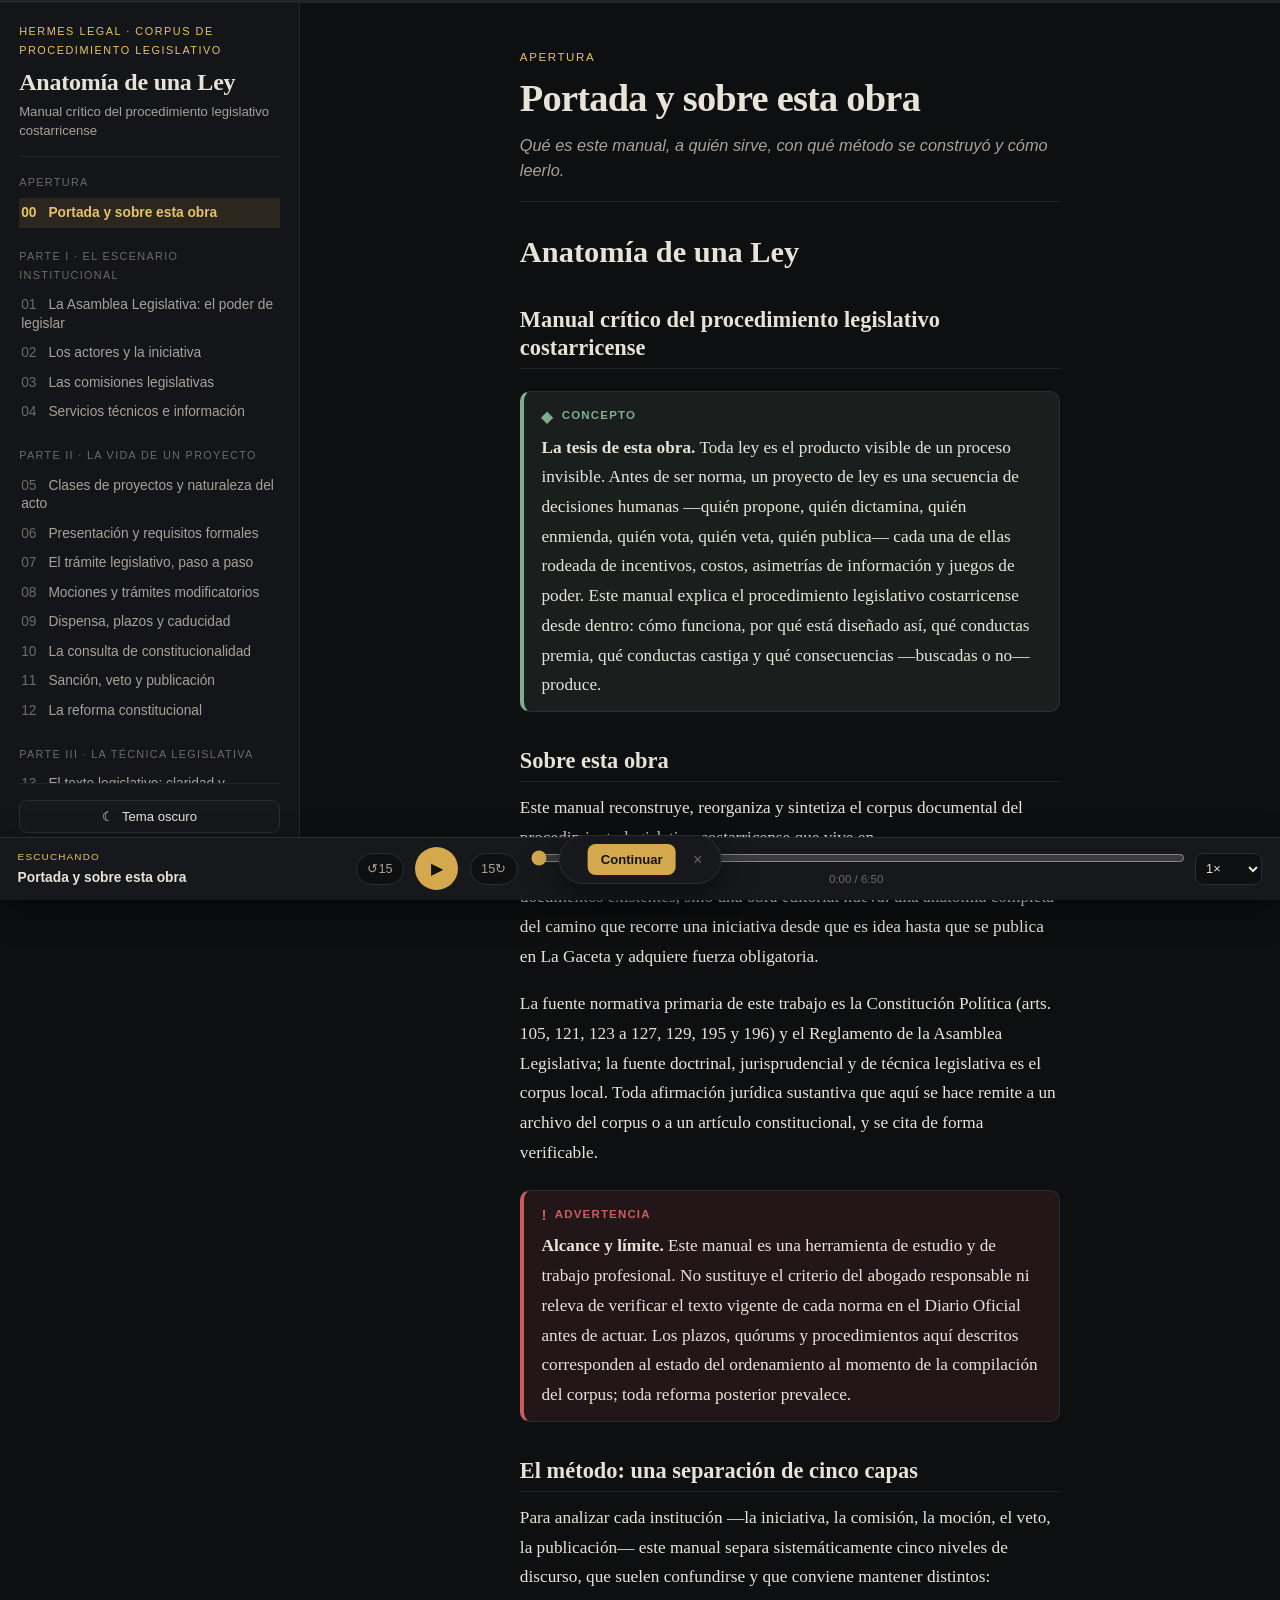
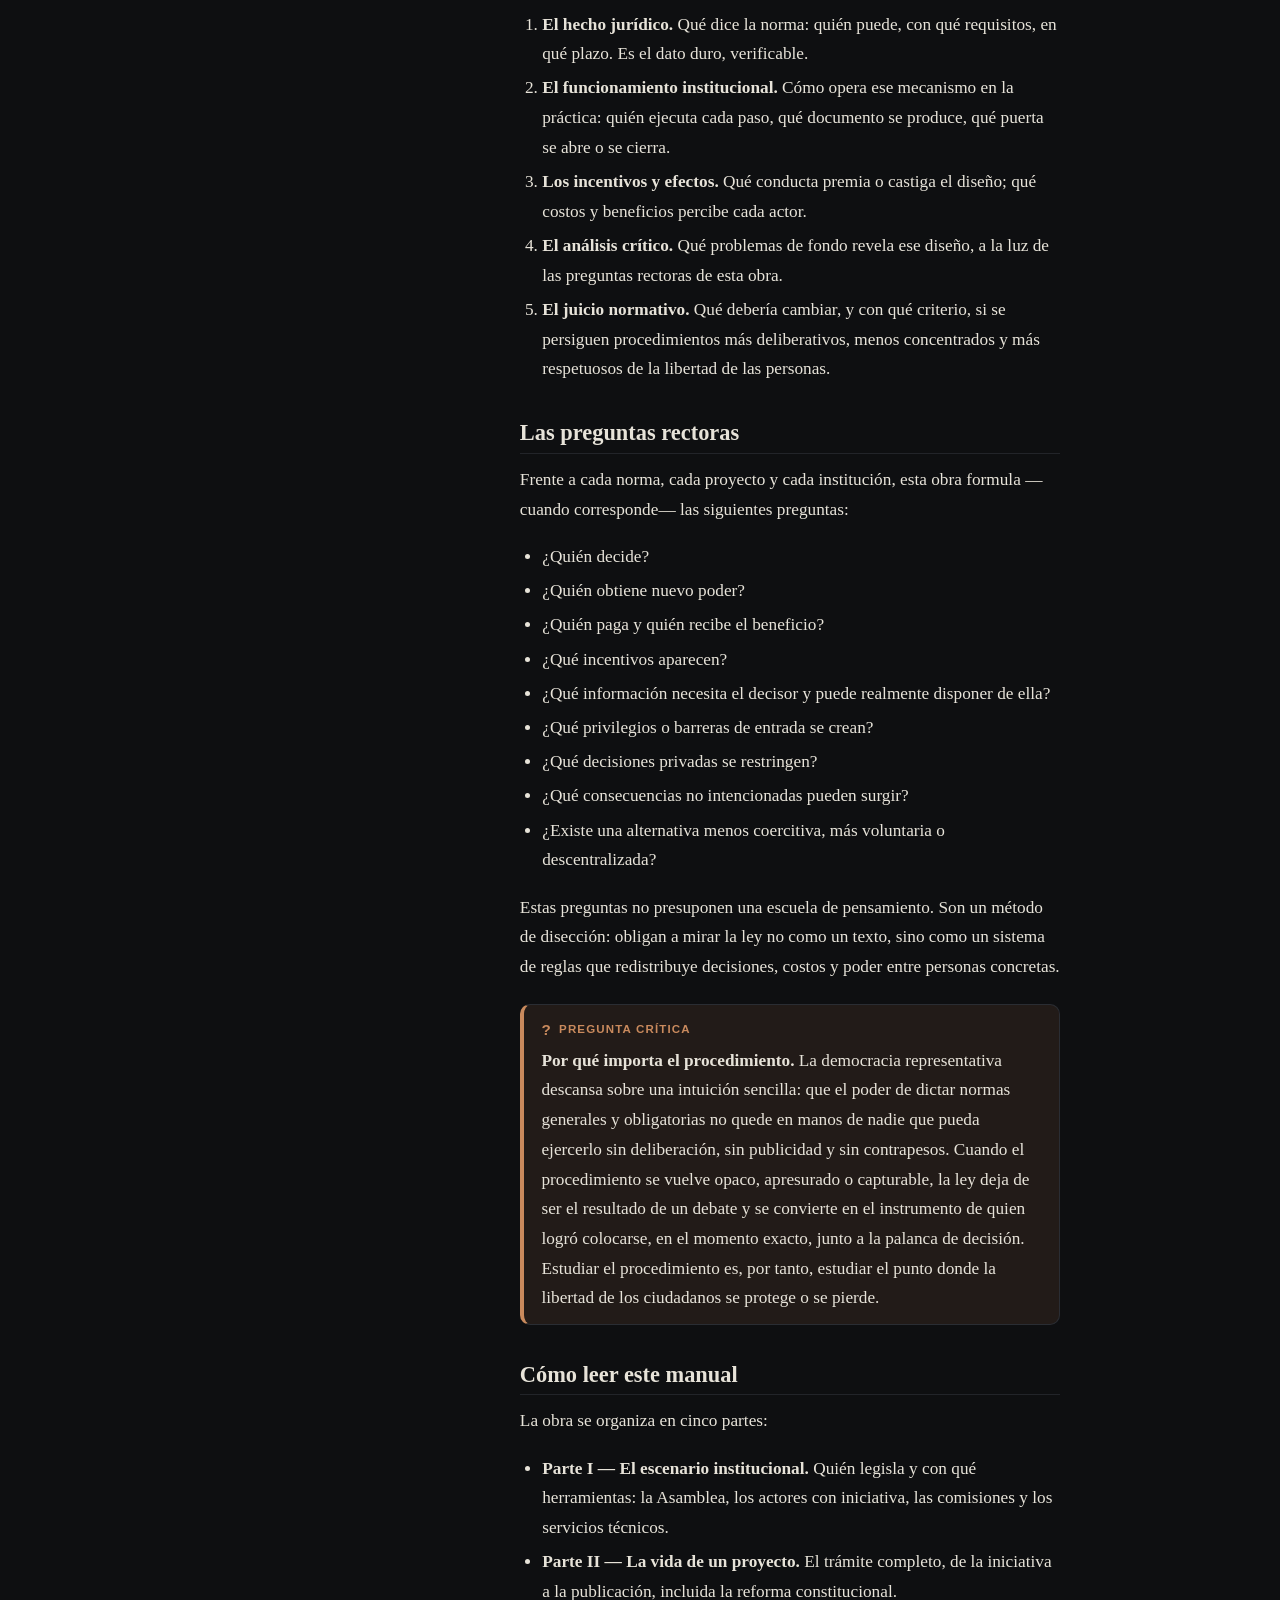
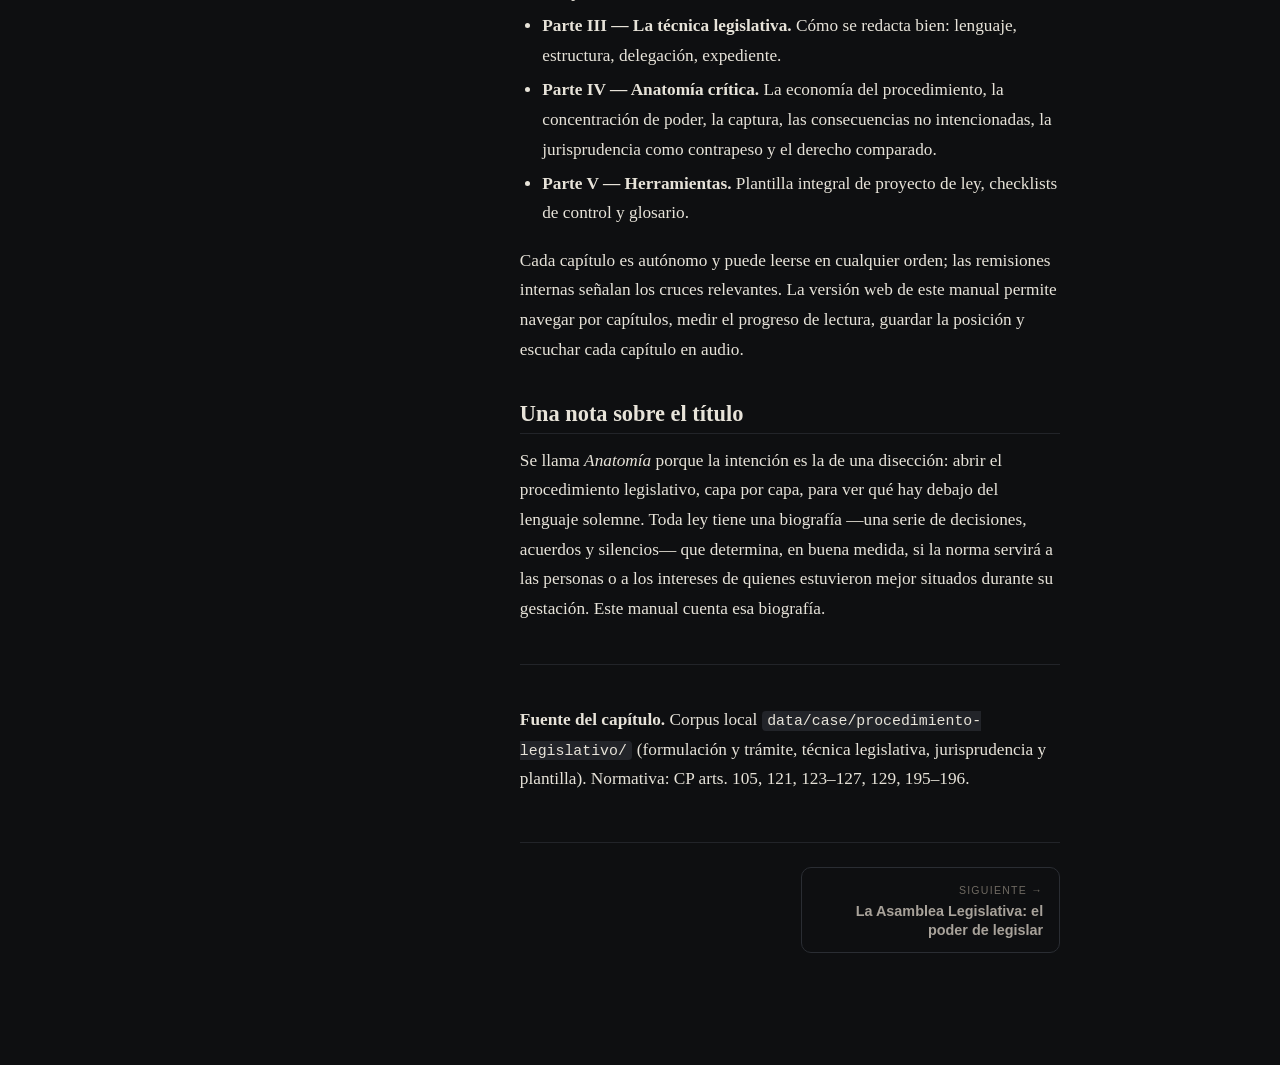
==== web/index.html @ 98e23227 "Anatomía de una Ley: manual crítico del procedimiento legislativo costarricense" ====
<!DOCTYPE html>
<html lang="es" data-tema="oscuro">
<head>
  <meta charset="UTF-8" />
  <meta name="viewport" content="width=device-width, initial-scale=1.0" />
  <title>Anatomía de una Ley · Manual crítico del procedimiento legislativo costarricense</title>
  <meta name="description" content="Manual crítico del procedimiento legislativo costarricense: procedimiento, técnica legislativa, doctrina, jurisprudencia, plantillas y checklists." />
  <link rel="stylesheet" href="assets/css/estilo.css" />
  <script>document.documentElement.dataset.tema = localStorage.getItem("anatomia.tema") || "oscuro";</script>
</head>
<body>

  <div class="progreso" id="barra-progreso" aria-hidden="true"><div class="progreso__relleno" id="barra-relleno"></div></div>

  <div class="marco">
    <!-- ══════════ Sidebar ══════════ -->
    <aside class="lateral" id="lateral">
      <header class="lateral__cabecera">
        <p class="lateral__coleccion">Hermes Legal · Corpus de procedimiento legislativo</p>
        <h1 class="lateral__titulo">Anatomía de una Ley</h1>
        <p class="lateral__subtitulo">Manual crítico del procedimiento legislativo costarricense</p>
      </header>

      <nav class="indice" id="indice" aria-label="Índice del libro"></nav>

      <footer class="lateral__pie">
        <button class="boton boton--tema" id="boton-tema" type="button" aria-label="Cambiar tema">
          <span id="tema-icono">☾</span><span id="tema-texto">Tema oscuro</span>
        </button>
        <p class="lateral__nota">No sustituye el criterio profesional del abogado responsable.</p>
      </footer>
    </aside>

    <!-- ══════════ Lector ══════════ -->
    <main class="lector" id="lector">
      <button class="boton boton--menu" id="boton-menu" type="button" aria-label="Abrir índice">☰</button>

      <article class="capitulo" id="capitulo">
        <div class="capitulo__cargando">Cargando…</div>
      </article>

      <nav class="navegacion" id="navegacion" aria-label="Navegación entre capítulos"></nav>
    </main>
  </div>

  <!-- ══════════ Reproductor de audio ══════════ -->
  <footer class="reproductor" id="reproductor" hidden>
    <div class="reproductor__meta">
      <span class="reproductor__etiqueta" id="audio-etiqueta">Escuchando</span>
      <span class="reproductor__titulo" id="audio-titulo"></span>
    </div>
    <button class="reproductor__boton" id="audio-retro" type="button" title="Retroceder 15 s" aria-label="Retroceder 15 segundos">↺15</button>
    <button class="reproductor__boton reproductor__boton--play" id="audio-play" type="button" title="Reproducir / pausar" aria-label="Reproducir o pausar">▶</button>
    <button class="reproductor__boton" id="audio-adelante" type="button" title="Avanzar 15 s" aria-label="Avanzar 15 segundos">15↻</button>
    <div class="reproductor__pista">
      <input type="range" id="audio-barra" min="0" max="100" step="0.1" value="0" aria-label="Progreso de la reproducción" />
      <div class="reproductor__tiempo"><span id="audio-actual">0:00</span> / <span id="audio-total">0:00</span></div>
    </div>
    <select class="reproductor__velocidad" id="audio-velocidad" title="Velocidad de reproducción" aria-label="Velocidad de reproducción">
      <option value="0.75">0.75×</option>
      <option value="1" selected>1×</option>
      <option value="1.25">1.25×</option>
      <option value="1.5">1.5×</option>
      <option value="2">2×</option>
    </select>
    <audio id="audio" preload="metadata"></audio>
  </footer>

  <div class="velo" id="velo" hidden></div>
  <div class="continuar" id="continuar" hidden>
    <span id="continuar-texto"></span>
    <button class="boton boton--continuar" id="continuar-boton" type="button">Continuar</button>
    <button class="boton boton--cerrar" id="continuar-cerrar" type="button" aria-label="Cerrar">×</button>
  </div>

  <script src="data/libro.js"></script>
  <script src="assets/js/app.js"></script>
</body>
</html>
---- web/assets/css/estilo.css ----
/* ==========================================================================
   Anatomía de una Ley — hoja de estilos
   Dark mode por defecto · diseño editorial · responsive
   ========================================================================== */

:root {
  /* Tipografía */
  --serif: "Iowan Old Style", "Palatino Linotype", "Book Antiqua", Palatino, Georgia, "Times New Roman", serif;
  --sans: -apple-system, BlinkMacSystemFont, "Segoe UI", Roboto, "Helvetica Neue", Arial, sans-serif;
  --mono: ui-monospace, "SF Mono", "Menlo", "Consolas", monospace;

  /* Escala */
  --fs-base: 1.08rem;
  --fs-cuerpo: 1.08rem;
  --medida: 70ch;

  /* Espaciado */
  --espacio: 1rem;
}

/* ── Tema oscuro (por defecto) ─────────────────────────────────────────── */
html[data-tema="oscuro"] {
  color-scheme: dark;
  --fondo: #0e0f11;
  --fondo-elevado: #16181c;
  --fondo-lateral: #131519;
  --texto: #e7e3d9;
  --texto-suave: #a8a29a;
  --texto-tenue: #6f6a62;
  --borde: #2a2d33;
  --borde-suave: #222429;
  --acento: #d4a94e;
  --acento-suave: rgba(212, 169, 78, 0.12);
  --acento-texto: #e6c26a;

  --callout-norma: #5d8fc9;
  --callout-norma-fondo: rgba(93, 143, 201, 0.10);
  --callout-concepto: #7fae8f;
  --callout-concepto-fondo: rgba(127, 174, 143, 0.10);
  --callout-critica: #c98a5d;
  --callout-critica-fondo: rgba(201, 138, 93, 0.10);
  --callout-advertencia: #c95d5d;
  --callout-advertencia-fondo: rgba(201, 93, 93, 0.10);
  --callout-ejemplo: #9d86c9;
  --callout-ejemplo-fondo: rgba(157, 134, 201, 0.10);
  --callout-preguntas: #6fb3b8;
  --callout-preguntas-fondo: rgba(111, 179, 184, 0.10);

  --sombra: 0 10px 30px rgba(0, 0, 0, 0.5);
  --progreso: var(--acento);
}

/* ── Tema claro ────────────────────────────────────────────────────────── */
html[data-tema="claro"] {
  color-scheme: light;
  --fondo: #f6f4ef;
  --fondo-elevado: #ffffff;
  --fondo-lateral: #efede7;
  --texto: #23201b;
  --texto-suave: #57524a;
  --texto-tenue: #8a847a;
  --borde: #d8d3c8;
  --borde-suave: #e6e2d9;
  --acento: #9a7317;
  --acento-suave: rgba(154, 115, 23, 0.10);
  --acento-texto: #8a6712;

  --callout-norma: #35639c;
  --callout-norma-fondo: rgba(53, 99, 156, 0.08);
  --callout-concepto: #3f7a55;
  --callout-concepto-fondo: rgba(63, 122, 85, 0.08);
  --callout-critica: #a05c2c;
  --callout-critica-fondo: rgba(160, 92, 44, 0.08);
  --callout-advertencia: #a83a3a;
  --callout-advertencia-fondo: rgba(168, 58, 58, 0.08);
  --callout-ejemplo: #6b51a3;
  --callout-ejemplo-fondo: rgba(107, 81, 163, 0.08);
  --callout-preguntas: #2f7d83;
  --callout-preguntas-fondo: rgba(47, 125, 131, 0.08);

  --sombra: 0 10px 24px rgba(60, 50, 30, 0.12);
}

/* ── Base ──────────────────────────────────────────────────────────────── */
* { box-sizing: border-box; }

html { scroll-behavior: smooth; }

body {
  margin: 0;
  background: var(--fondo);
  color: var(--texto);
  font-family: var(--serif);
  font-size: var(--fs-base);
  line-height: 1.72;
  -webkit-font-smoothing: antialiased;
  text-rendering: optimizeLegibility;
}

/* ── Barra de progreso de lectura ──────────────────────────────────────── */
.progreso {
  position: fixed;
  top: 0; left: 0; right: 0;
  height: 3px;
  background: var(--borde-suave);
  z-index: 100;
}
.progreso__relleno {
  height: 100%;
  width: 0;
  background: var(--progreso);
  transition: width 80ms linear;
}

/* ── Marco ─────────────────────────────────────────────────────────────── */
.marco {
  display: grid;
  grid-template-columns: 300px minmax(0, 1fr);
  min-height: 100vh;
}

/* ── Sidebar ───────────────────────────────────────────────────────────── */
.lateral {
  position: sticky;
  top: 0;
  height: 100vh;
  overflow-y: auto;
  background: var(--fondo-lateral);
  border-right: 1px solid var(--borde-suave);
  display: flex;
  flex-direction: column;
  padding: 1.4rem 1.2rem;
  z-index: 40;
}

.lateral__cabecera { padding-bottom: 1rem; border-bottom: 1px solid var(--borde-suave); }

.lateral__coleccion {
  font-family: var(--sans);
  font-size: 0.68rem;
  letter-spacing: 0.14em;
  text-transform: uppercase;
  color: var(--acento-texto);
  margin: 0 0 0.6rem;
}

.lateral__titulo {
  font-size: 1.5rem;
  line-height: 1.15;
  margin: 0 0 0.4rem;
  font-weight: 600;
  letter-spacing: -0.01em;
}

.lateral__subtitulo {
  font-family: var(--sans);
  font-size: 0.82rem;
  color: var(--texto-suave);
  margin: 0;
  line-height: 1.4;
}

.indice { flex: 1; overflow-y: auto; padding: 1rem 0; }

.indice__parte {
  font-family: var(--sans);
  font-size: 0.68rem;
  letter-spacing: 0.12em;
  text-transform: uppercase;
  color: var(--texto-tenue);
  margin: 1.2rem 0 0.4rem;
}
.indice__parte:first-child { margin-top: 0; }

.indice__item {
  display: block;
  padding: 0.34rem 0.5rem;
  margin: 0 -0.5rem;
  border-radius: 6px;
  font-family: var(--sans);
  font-size: 0.86rem;
  line-height: 1.35;
  color: var(--texto-suave);
  text-decoration: none;
  cursor: pointer;
  border-left: 2px solid transparent;
}
.indice__item:hover { background: var(--acento-suave); color: var(--texto); }
.indice__item.activo {
  color: var(--acento-texto);
  border-left-color: var(--acento);
  background: var(--acento-suave);
  font-weight: 600;
}

.indice__num {
  display: inline-block;
  min-width: 1.7rem;
  font-variant-numeric: tabular-nums;
  color: var(--texto-tenue);
}
.indice__item.activo .indice__num { color: var(--acento-texto); }

.lateral__pie { border-top: 1px solid var(--borde-suave); padding-top: 1rem; }

.boton {
  font-family: var(--sans);
  font-size: 0.82rem;
  border: 1px solid var(--borde);
  background: var(--fondo-elevado);
  color: var(--texto);
  border-radius: 8px;
  padding: 0.5rem 0.8rem;
  cursor: pointer;
}
.boton:hover { border-color: var(--acento); }
.boton--tema { display: flex; align-items: center; gap: 0.5rem; width: 100%; justify-content: center; }

.lateral__nota {
  font-family: var(--sans);
  font-size: 0.7rem;
  color: var(--texto-tenue);
  margin: 0.8rem 0 0;
  line-height: 1.4;
}

/* ── Lector ────────────────────────────────────────────────────────────── */
.lector {
  padding: 3rem 2rem 7rem;
  max-width: var(--medida);
  width: 100%;
  margin: 0 auto;
  position: relative;
}

.boton--menu {
  display: none;
  position: fixed;
  top: 0.9rem; left: 0.9rem;
  z-index: 60;
  border-radius: 8px;
}

.capitulo__cargando { color: var(--texto-tenue); font-family: var(--sans); }

.capitulo__parte {
  font-family: var(--sans);
  font-size: 0.72rem;
  letter-spacing: 0.14em;
  text-transform: uppercase;
  color: var(--acento-texto);
  margin: 0 0 0.6rem;
}

.capitulo__titulo {
  font-size: 2.4rem;
  line-height: 1.12;
  margin: 0 0 0.8rem;
  font-weight: 600;
  letter-spacing: -0.02em;
  text-wrap: balance;
}

.capitulo__resumen {
  font-family: var(--sans);
  font-size: 1.02rem;
  color: var(--texto-suave);
  font-style: italic;
  margin: 0 0 1.6rem;
  padding-bottom: 1.2rem;
  border-bottom: 1px solid var(--borde-suave);
  line-height: 1.5;
}

/* ── Cuerpo del capítulo ───────────────────────────────────────────────── */
.capitulo__cuerpo { max-width: 100%; }

.capitulo__cuerpo h1 { font-size: 1.9rem; margin: 2rem 0 0.8rem; line-height: 1.2; }
.capitulo__cuerpo h2 {
  font-size: 1.4rem;
  margin: 2.2rem 0 0.7rem;
  line-height: 1.25;
  padding-bottom: 0.35rem;
  border-bottom: 1px solid var(--borde-suave);
}
.capitulo__cuerpo h3 { font-size: 1.15rem; margin: 1.7rem 0 0.5rem; }

.capitulo__cuerpo p { margin: 0 0 1.1rem; }

.capitulo__cuerpo a { color: var(--acento-texto); text-decoration-thickness: 1px; text-underline-offset: 2px; }
.capitulo__cuerpo a:hover { text-decoration-style: dotted; }

.capitulo__cuerpo strong { font-weight: 650; color: var(--texto); }
.capitulo__cuerpo em { font-style: italic; }

.capitulo__cuerpo ul, .capitulo__cuerpo ol { margin: 0 0 1.1rem; padding-left: 1.4rem; }
.capitulo__cuerpo li { margin: 0.28rem 0; }

.capitulo__cuerpo blockquote {
  margin: 1.2rem 0;
  padding: 0.4rem 1.2rem;
  border-left: 3px solid var(--acento);
  color: var(--texto-suave);
  font-style: italic;
}

.capitulo__cuerpo code {
  font-family: var(--mono);
  font-size: 0.86em;
  background: var(--borde-suave);
  padding: 0.1rem 0.35rem;
  border-radius: 4px;
}

.capitulo__cuerpo pre {
  background: var(--fondo-elevado);
  border: 1px solid var(--borde-suave);
  border-radius: 10px;
  padding: 1rem 1.2rem;
  overflow-x: auto;
  margin: 1.2rem 0;
}
.capitulo__cuerpo pre code { background: none; padding: 0; font-size: 0.82rem; line-height: 1.6; }

.capitulo__cuerpo hr {
  border: none;
  border-top: 1px solid var(--borde-suave);
  margin: 2.5rem 0;
}

.capitulo__cuerpo table {
  border-collapse: collapse;
  width: 100%;
  margin: 1.2rem 0;
  font-family: var(--sans);
  font-size: 0.85rem;
  display: block;
  overflow-x: auto;
}
.capitulo__cuerpo th, .capitulo__cuerpo td {
  border: 1px solid var(--borde);
  padding: 0.5rem 0.7rem;
  text-align: left;
  vertical-align: top;
}
.capitulo__cuerpo th { background: var(--fondo-elevado); font-weight: 600; }
.capitulo__cuerpo tr:nth-child(even) td { background: var(--fondo-elevado); }

/* ── Bloques destacados (callouts) ─────────────────────────────────────── */
.callout {
  border: 1px solid var(--borde);
  border-left: 4px solid var(--acento);
  border-radius: 10px;
  padding: 0.9rem 1.1rem 0.7rem;
  margin: 1.4rem 0;
  background: var(--fondo-elevado);
}
.callout__label {
  font-family: var(--sans);
  font-size: 0.72rem;
  font-weight: 700;
  letter-spacing: 0.1em;
  text-transform: uppercase;
  display: flex;
  align-items: center;
  gap: 0.45rem;
  margin-bottom: 0.4rem;
}
.callout__icon { font-size: 0.95rem; line-height: 1; }
.callout__body > *:first-child { margin-top: 0; }
.callout__body > *:last-child { margin-bottom: 0; }
.callout__body p:last-child { margin-bottom: 0; }

.callout--norma    { border-left-color: var(--callout-norma);    background: var(--callout-norma-fondo); }
.callout--norma .callout__label    { color: var(--callout-norma); }
.callout--concepto { border-left-color: var(--callout-concepto); background: var(--callout-concepto-fondo); }
.callout--concepto .callout__label { color: var(--callout-concepto); }
.callout--critica  { border-left-color: var(--callout-critica);  background: var(--callout-critica-fondo); }
.callout--critica .callout__label  { color: var(--callout-critica); }
.callout--advertencia { border-left-color: var(--callout-advertencia); background: var(--callout-advertencia-fondo); }
.callout--advertencia .callout__label { color: var(--callout-advertencia); }
.callout--ejemplo  { border-left-color: var(--callout-ejemplo);  background: var(--callout-ejemplo-fondo); }
.callout--ejemplo .callout__label  { color: var(--callout-ejemplo); }
.callout--preguntas { border-left-color: var(--callout-preguntas); background: var(--callout-preguntas-fondo); }
.callout--preguntas .callout__label { color: var(--callout-preguntas); }

/* ── Navegación prev/next ──────────────────────────────────────────────── */
.navegacion {
  display: flex;
  justify-content: space-between;
  gap: 1rem;
  margin-top: 3rem;
  padding-top: 1.5rem;
  border-top: 1px solid var(--borde-suave);
}

.nav-enlace {
  font-family: var(--sans);
  text-decoration: none;
  color: var(--texto-suave);
  border: 1px solid var(--borde);
  border-radius: 10px;
  padding: 0.8rem 1rem;
  display: flex;
  flex-direction: column;
  gap: 0.2rem;
  max-width: 48%;
  transition: border-color 120ms, transform 120ms;
}
.nav-enlace:hover { border-color: var(--acento); color: var(--texto); transform: translateY(-1px); }
.nav-enlace__rotulo {
  font-size: 0.66rem;
  letter-spacing: 0.12em;
  text-transform: uppercase;
  color: var(--texto-tenue);
}
.nav-enlace__titulo { font-size: 0.9rem; font-weight: 600; line-height: 1.3; }
.nav-enlace--siguiente { text-align: right; }

/* ── Reproductor de audio ──────────────────────────────────────────────── */
.reproductor {
  position: fixed;
  bottom: 0; left: 0; right: 0;
  background: var(--fondo-elevado);
  border-top: 1px solid var(--borde);
  box-shadow: var(--sombra);
  display: grid;
  grid-template-columns: minmax(160px, 1.2fr) auto auto auto minmax(200px, 2.4fr) auto;
  align-items: center;
  gap: 0.7rem;
  padding: 0.6rem 1.1rem;
  z-index: 80;
  font-family: var(--sans);
}

.reproductor__meta { min-width: 0; }
.reproductor__etiqueta {
  display: block;
  font-size: 0.62rem;
  letter-spacing: 0.12em;
  text-transform: uppercase;
  color: var(--acento-texto);
}
.reproductor__titulo {
  display: block;
  font-size: 0.86rem;
  font-weight: 600;
  color: var(--texto);
  white-space: nowrap; overflow: hidden; text-overflow: ellipsis;
}

.reproductor__boton {
  font-family: var(--sans);
  font-size: 0.8rem;
  border: 1px solid var(--borde);
  background: var(--fondo);
  color: var(--texto-suave);
  border-radius: 999px;
  padding: 0.45rem 0.65rem;
  cursor: pointer;
  white-space: nowrap;
}
.reproductor__boton:hover { border-color: var(--acento); color: var(--texto); }
.reproductor__boton--play {
  width: 2.7rem; height: 2.7rem;
  border-radius: 999px;
  background: var(--acento);
  color: #141210;
  font-size: 1rem;
  border: none;
  display: grid; place-items: center;
}
.reproductor__boton--play:hover { background: var(--acento-texto); color: #141210; }

.reproductor__pista { display: flex; flex-direction: column; gap: 0.15rem; }
.reproductor__pista input[type="range"] {
  width: 100%;
  accent-color: var(--acento);
  cursor: pointer;
}
.reproductor__tiempo {
  font-size: 0.72rem;
  color: var(--texto-tenue);
  font-variant-numeric: tabular-nums;
  text-align: center;
}

.reproductor__velocidad {
  font-family: var(--sans);
  font-size: 0.8rem;
  background: var(--fondo);
  color: var(--texto);
  border: 1px solid var(--borde);
  border-radius: 8px;
  padding: 0.4rem 0.4rem;
  cursor: pointer;
}

/* ── Continuar leyendo ─────────────────────────────────────────────────── */
.continuar {
  position: fixed;
  bottom: 1rem; left: 50%;
  transform: translateX(-50%);
  background: var(--fondo-elevado);
  border: 1px solid var(--borde);
  border-radius: 999px;
  padding: 0.5rem 0.7rem 0.5rem 1.1rem;
  display: flex;
  align-items: center;
  gap: 0.7rem;
  box-shadow: var(--sombra);
  z-index: 90;
  font-family: var(--sans);
  font-size: 0.85rem;
  max-width: 92vw;
}
.continuar span { color: var(--texto-suave); white-space: nowrap; overflow: hidden; text-overflow: ellipsis; }
.boton--continuar { background: var(--acento); color: #141210; border: none; font-weight: 600; }
.boton--cerrar { border: none; background: none; color: var(--texto-tenue); font-size: 1rem; padding: 0.2rem 0.4rem; }

.velo {
  position: fixed; inset: 0;
  background: rgba(0,0,0,0.45);
  z-index: 45;
}

/* ── Responsive ────────────────────────────────────────────────────────── */
@media (max-width: 860px) {
  .marco { grid-template-columns: 1fr; }

  .lateral {
    position: fixed;
    top: 0; left: 0; bottom: 0;
    width: 82vw; max-width: 320px;
    transform: translateX(-100%);
    transition: transform 220ms ease;
    box-shadow: var(--sombra);
    z-index: 50;
  }
  body.menu-abierto .lateral { transform: translateX(0); }

  .boton--menu { display: inline-flex; }

  .lector { padding: 3.5rem 1.2rem 8rem; }

  .capitulo__titulo { font-size: 1.85rem; }

  .reproductor {
    grid-template-columns: auto auto auto 1fr auto;
    grid-template-rows: auto auto;
    gap: 0.4rem 0.6rem;
  }
  .reproductor__meta { grid-column: 1 / -1; grid-row: 1; }
  .reproductor__pista { grid-column: 1 / -1; grid-row: 3; }
  .reproductor__boton { grid-row: 2; }
  .reproductor__velocidad { grid-row: 2; }
}

/* Scrollbars */
.lateral::-webkit-scrollbar, .indice::-webkit-scrollbar { width: 8px; }
.lateral::-webkit-scrollbar-thumb, .indice::-webkit-scrollbar-thumb {
  background: var(--borde); border-radius: 4px;
}

::selection { background: var(--acento-suave); }
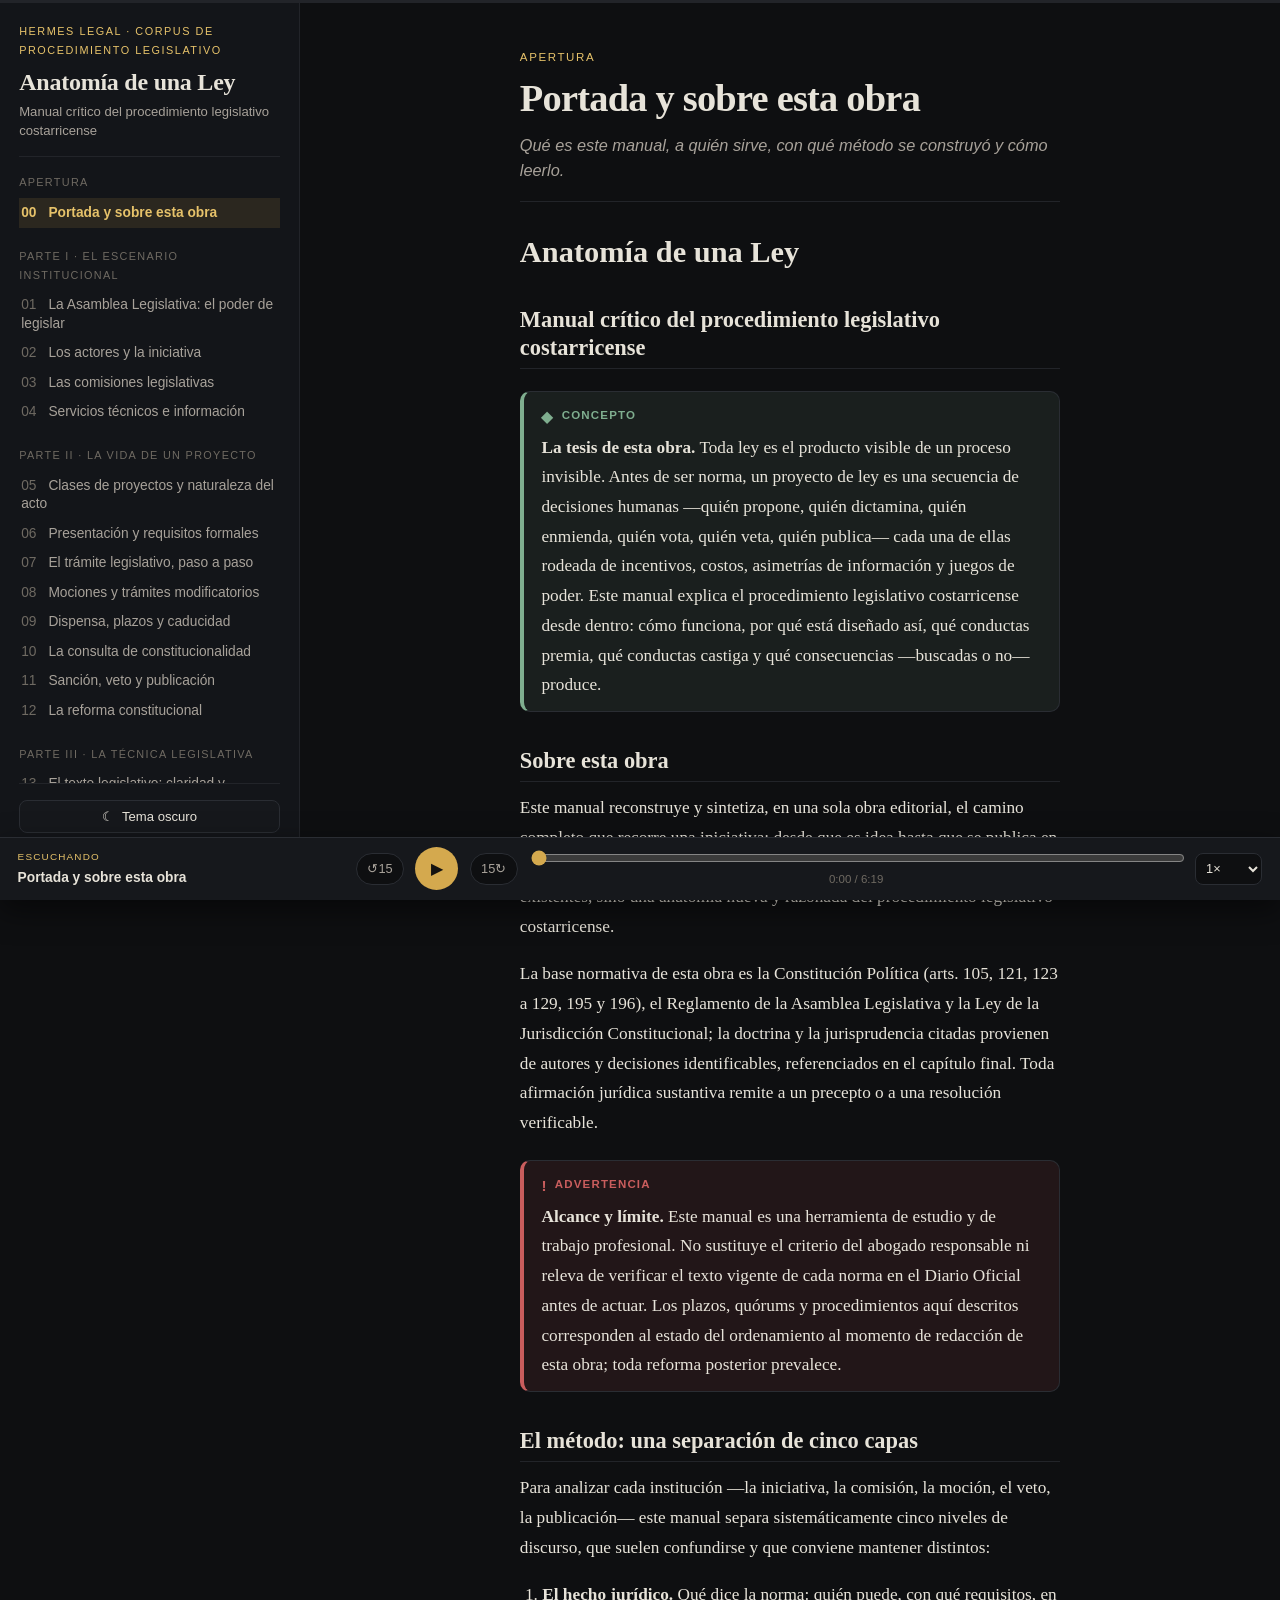
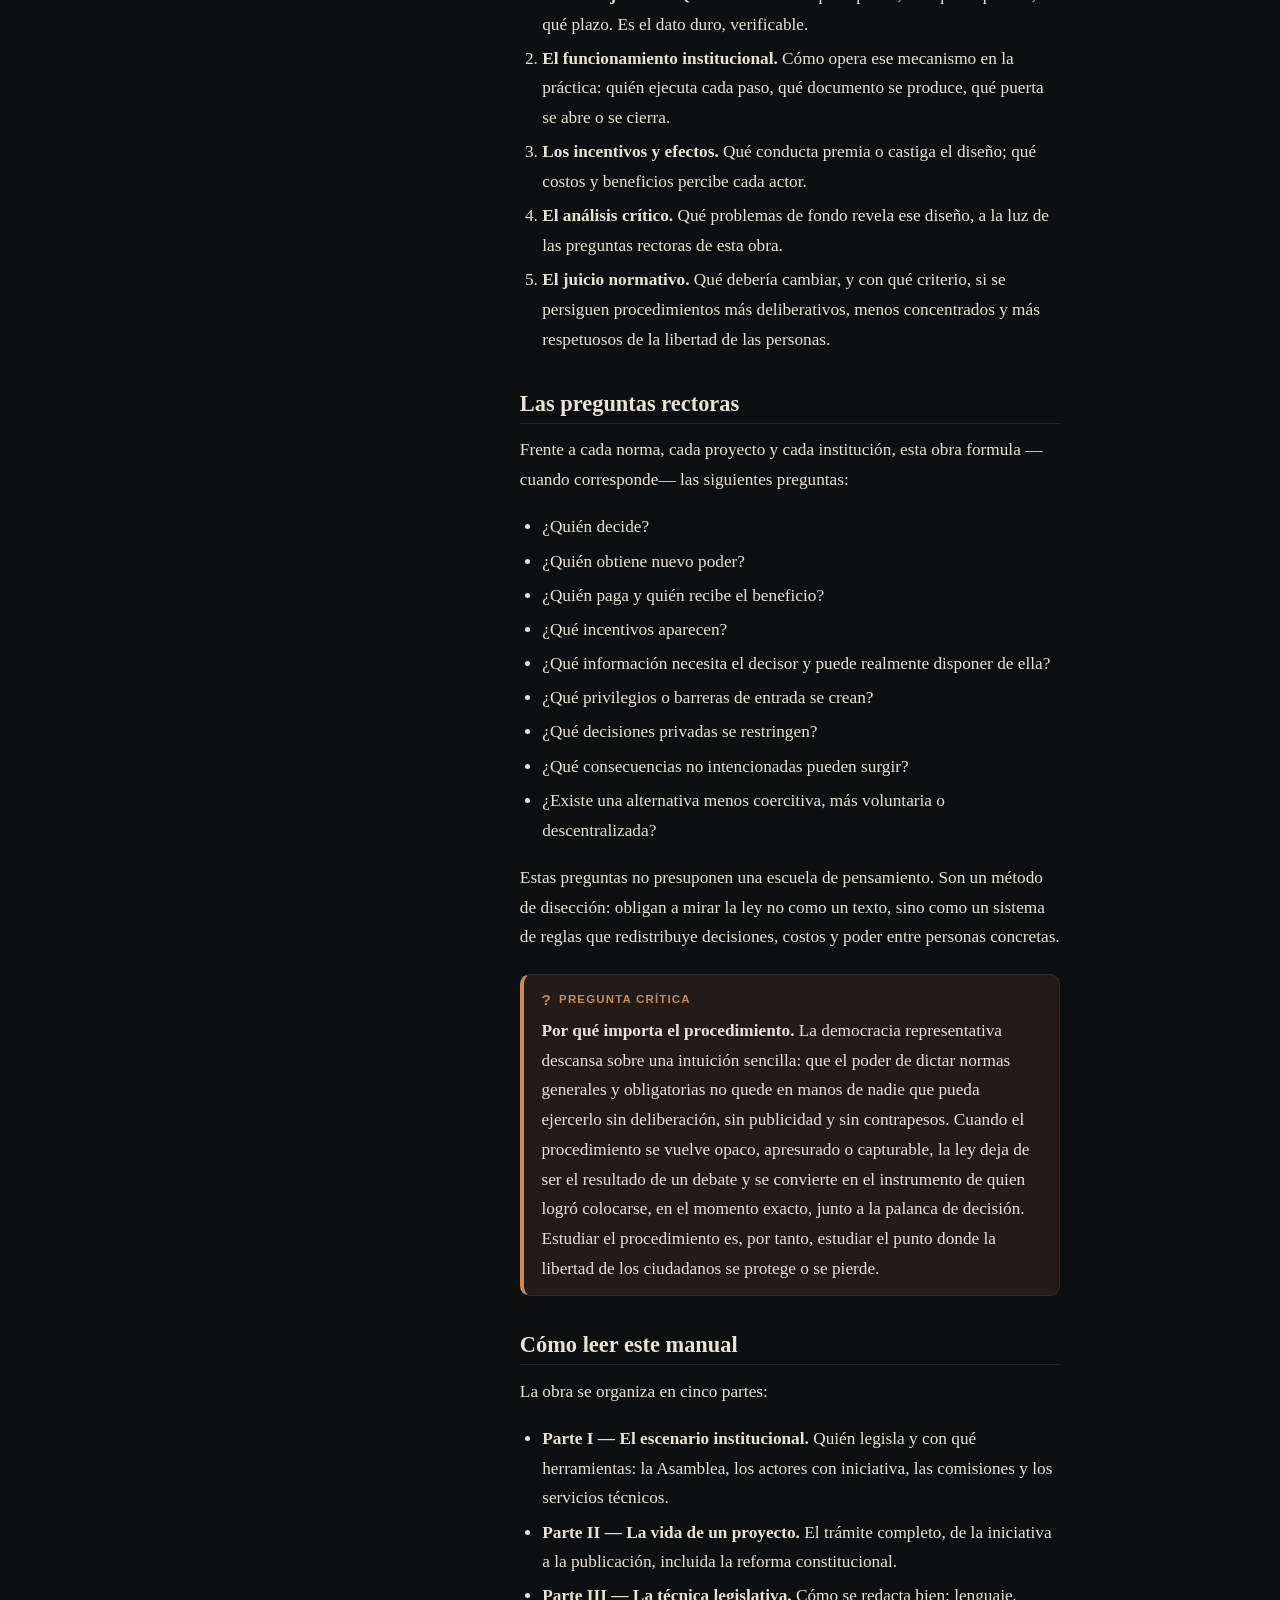
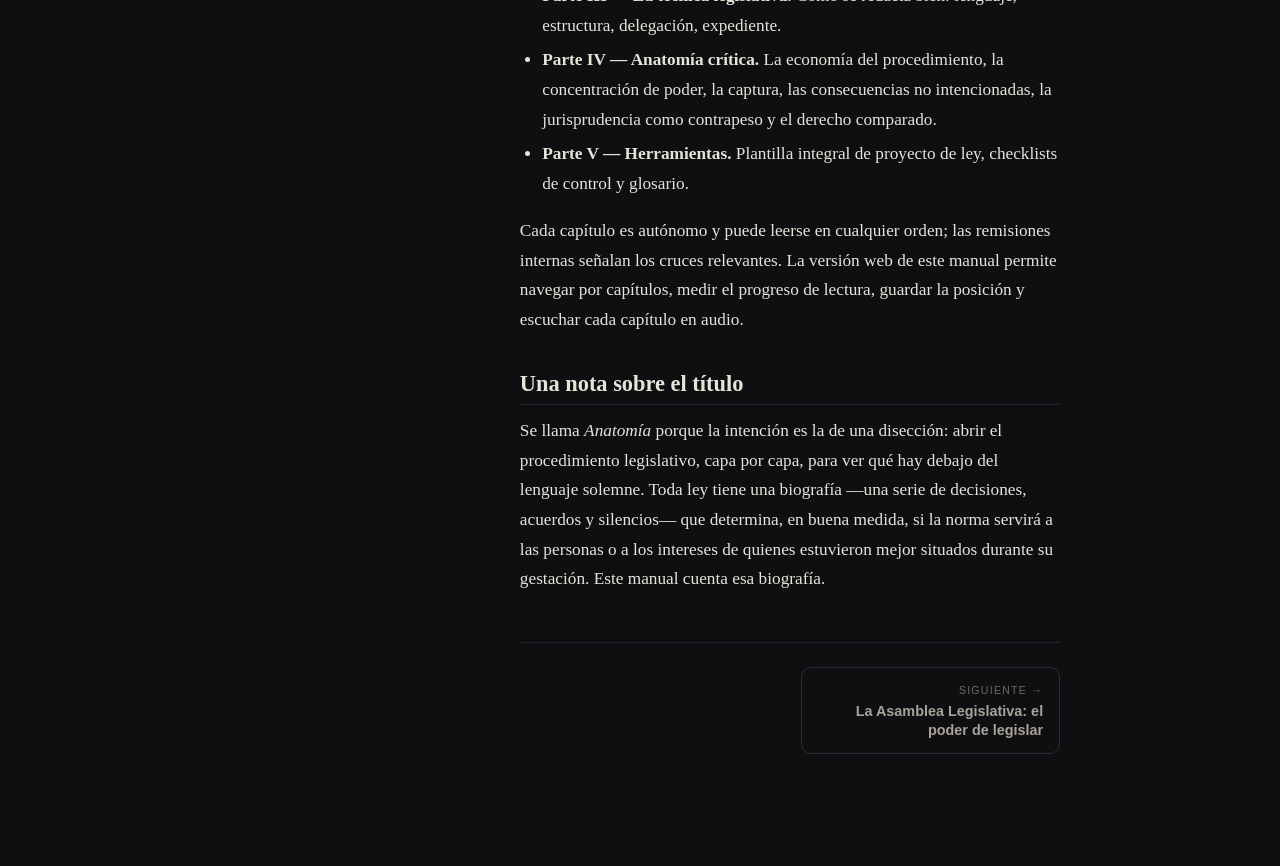
==== commit 87bc9d8e: "fix: eliminar el botón 'Continuar leyendo' inerte" ====
--- a/web/index.html
+++ b/web/index.html
@@ -67,11 +67,6 @@
   </footer>
 
   <div class="velo" id="velo" hidden></div>
-  <div class="continuar" id="continuar" hidden>
-    <span id="continuar-texto"></span>
-    <button class="boton boton--continuar" id="continuar-boton" type="button">Continuar</button>
-    <button class="boton boton--cerrar" id="continuar-cerrar" type="button" aria-label="Cerrar">×</button>
-  </div>
 
   <script src="data/libro.js"></script>
   <script src="assets/js/app.js"></script>
--- a/web/assets/css/estilo.css
+++ b/web/assets/css/estilo.css
@@ -496,28 +496,6 @@
   cursor: pointer;
 }
 
-/* ── Continuar leyendo ─────────────────────────────────────────────────── */
-.continuar {
-  position: fixed;
-  bottom: 1rem; left: 50%;
-  transform: translateX(-50%);
-  background: var(--fondo-elevado);
-  border: 1px solid var(--borde);
-  border-radius: 999px;
-  padding: 0.5rem 0.7rem 0.5rem 1.1rem;
-  display: flex;
-  align-items: center;
-  gap: 0.7rem;
-  box-shadow: var(--sombra);
-  z-index: 90;
-  font-family: var(--sans);
-  font-size: 0.85rem;
-  max-width: 92vw;
-}
-.continuar span { color: var(--texto-suave); white-space: nowrap; overflow: hidden; text-overflow: ellipsis; }
-.boton--continuar { background: var(--acento); color: #141210; border: none; font-weight: 600; }
-.boton--cerrar { border: none; background: none; color: var(--texto-tenue); font-size: 1rem; padding: 0.2rem 0.4rem; }
-
 .velo {
   position: fixed; inset: 0;
   background: rgba(0,0,0,0.45);
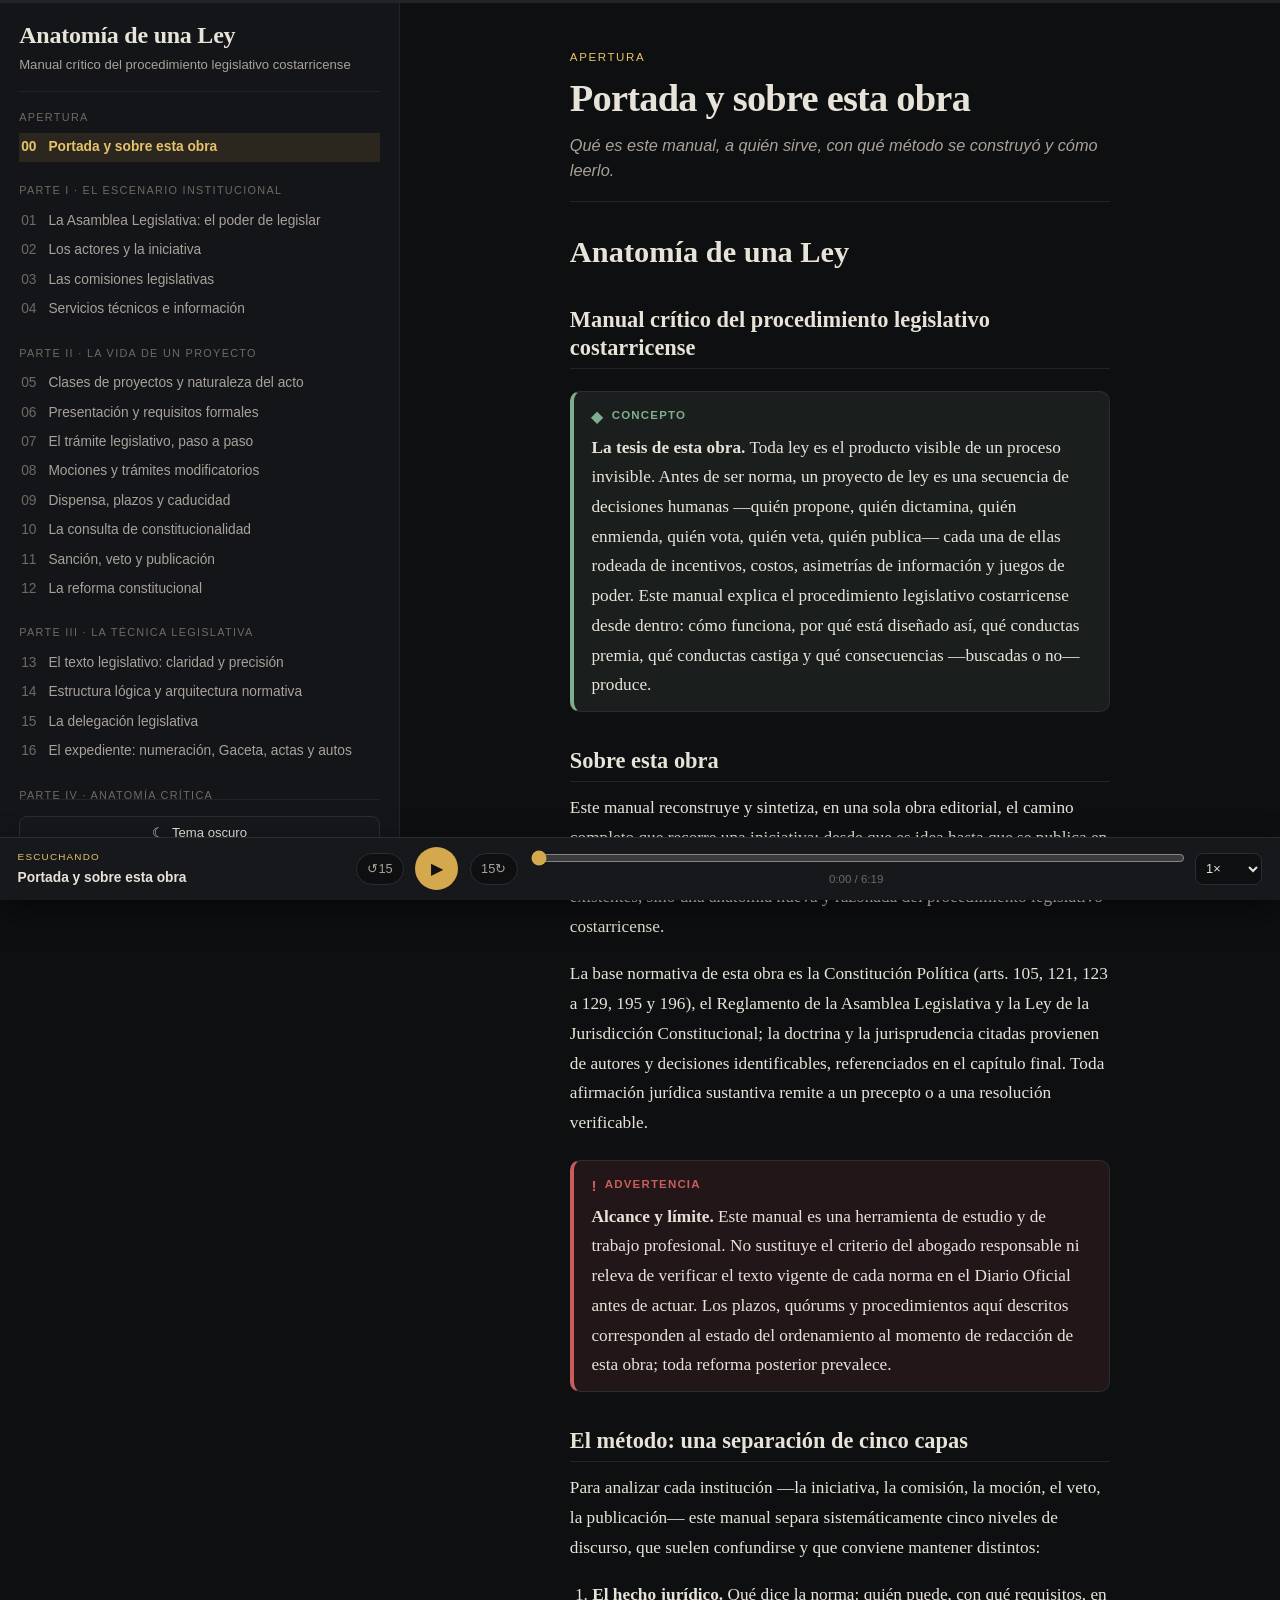
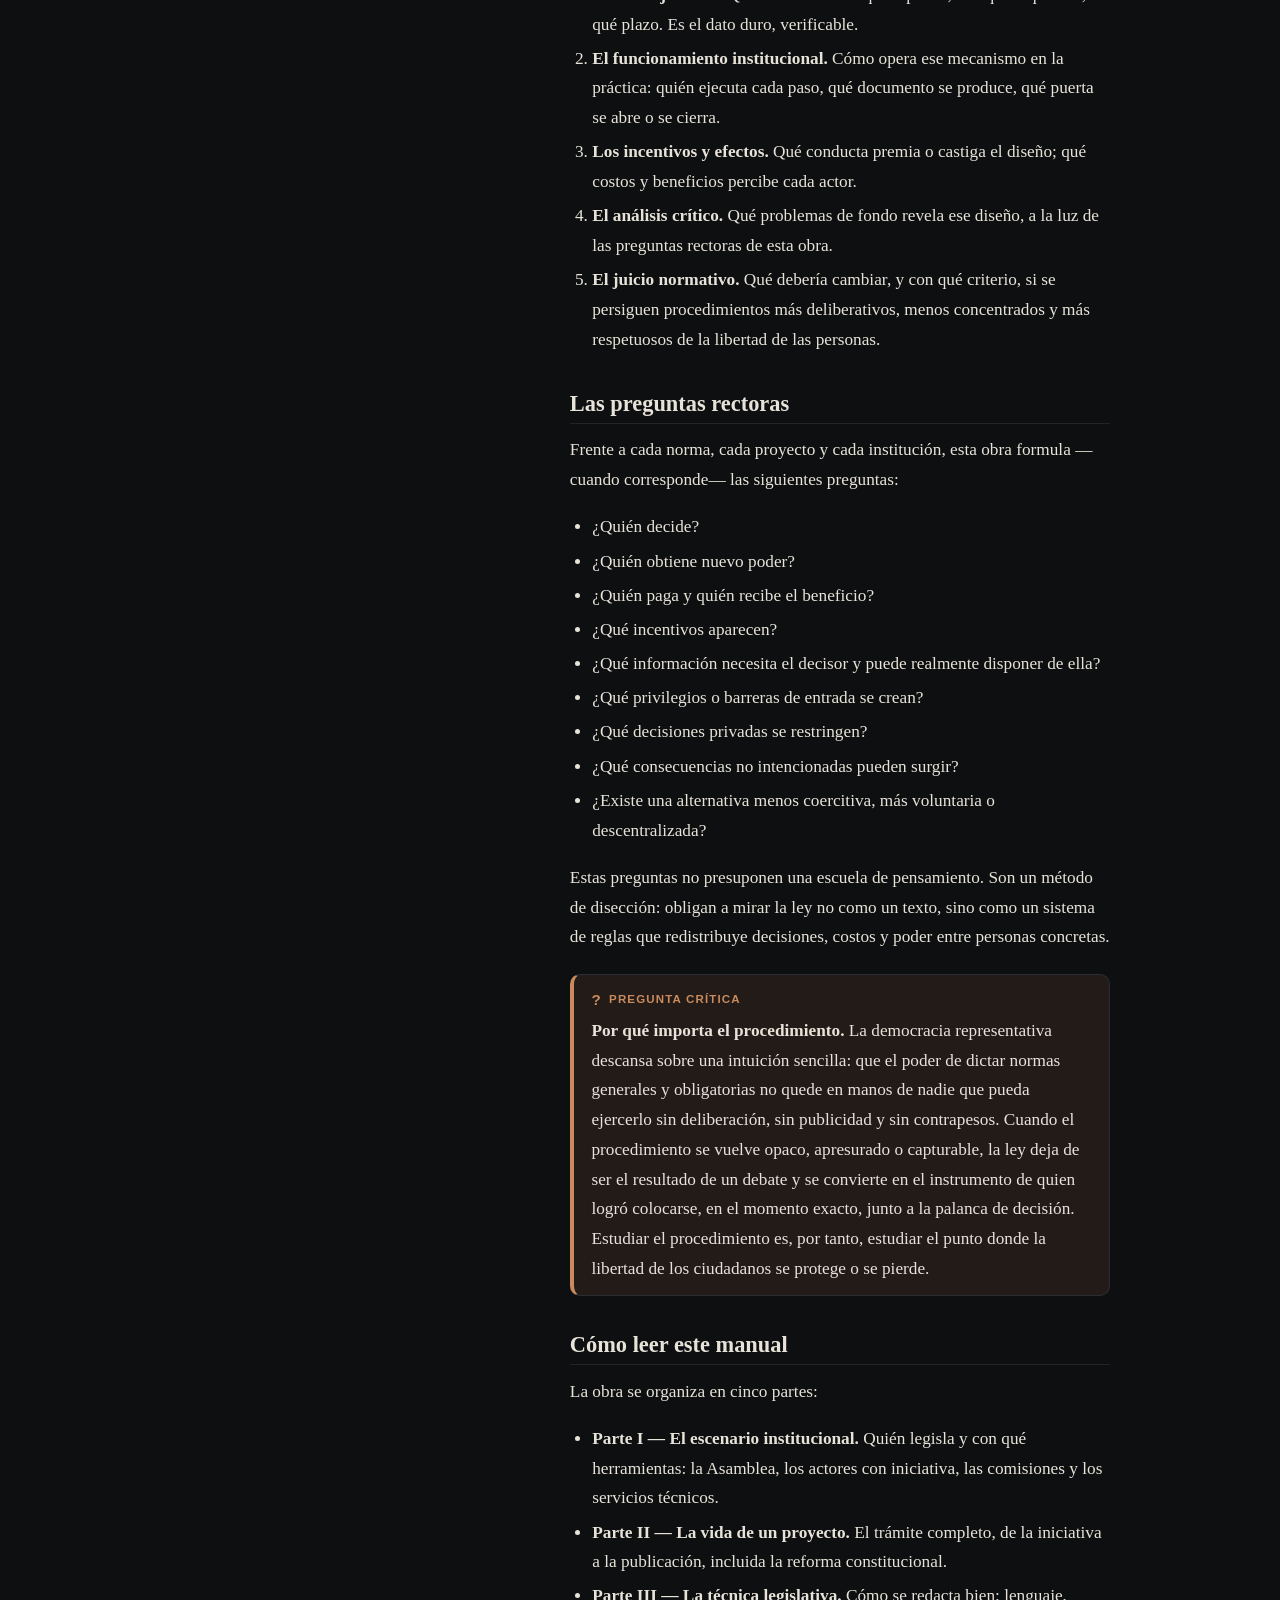
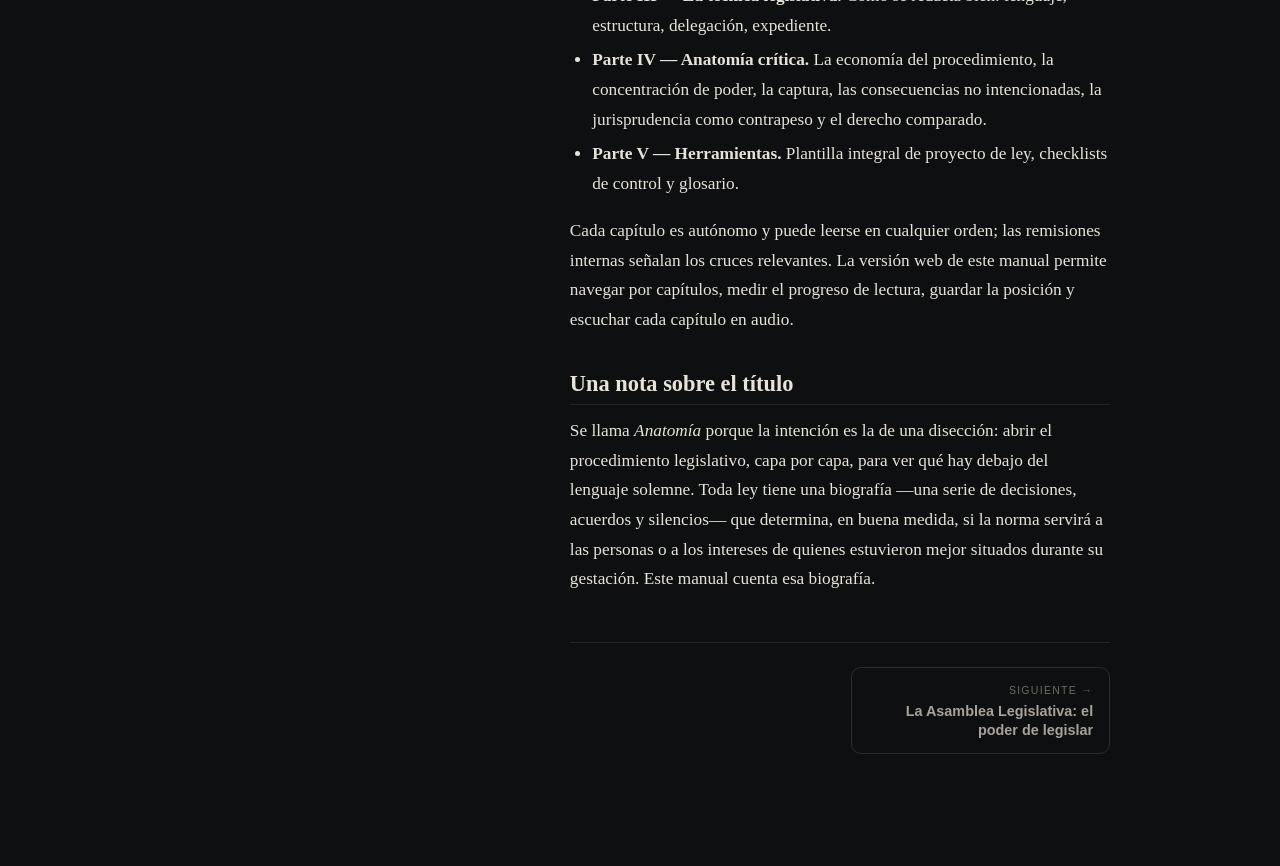
==== commit 7419e189: "ui: columna lateral 400px en escritorio, quitar texto de colección, más margen bajo el reproductor e" ====
--- a/web/index.html
+++ b/web/index.html
@@ -16,7 +16,6 @@
     <!-- ══════════ Sidebar ══════════ -->
     <aside class="lateral" id="lateral">
       <header class="lateral__cabecera">
-        <p class="lateral__coleccion">Hermes Legal · Corpus de procedimiento legislativo</p>
         <h1 class="lateral__titulo">Anatomía de una Ley</h1>
         <p class="lateral__subtitulo">Manual crítico del procedimiento legislativo costarricense</p>
       </header>
--- a/web/assets/css/estilo.css
+++ b/web/assets/css/estilo.css
@@ -115,7 +115,7 @@
 /* ── Marco ─────────────────────────────────────────────────────────────── */
 .marco {
   display: grid;
-  grid-template-columns: 300px minmax(0, 1fr);
+  grid-template-columns: 400px minmax(0, 1fr);
   min-height: 100vh;
 }
 
@@ -134,15 +134,6 @@
 }
 
 .lateral__cabecera { padding-bottom: 1rem; border-bottom: 1px solid var(--borde-suave); }
-
-.lateral__coleccion {
-  font-family: var(--sans);
-  font-size: 0.68rem;
-  letter-spacing: 0.14em;
-  text-transform: uppercase;
-  color: var(--acento-texto);
-  margin: 0 0 0.6rem;
-}
 
 .lateral__titulo {
   font-size: 1.5rem;
@@ -519,7 +510,7 @@
 
   .boton--menu { display: inline-flex; }
 
-  .lector { padding: 3.5rem 1.2rem 8rem; }
+  .lector { padding: 3.5rem 1.2rem 13rem; }
 
   .capitulo__titulo { font-size: 1.85rem; }
 
